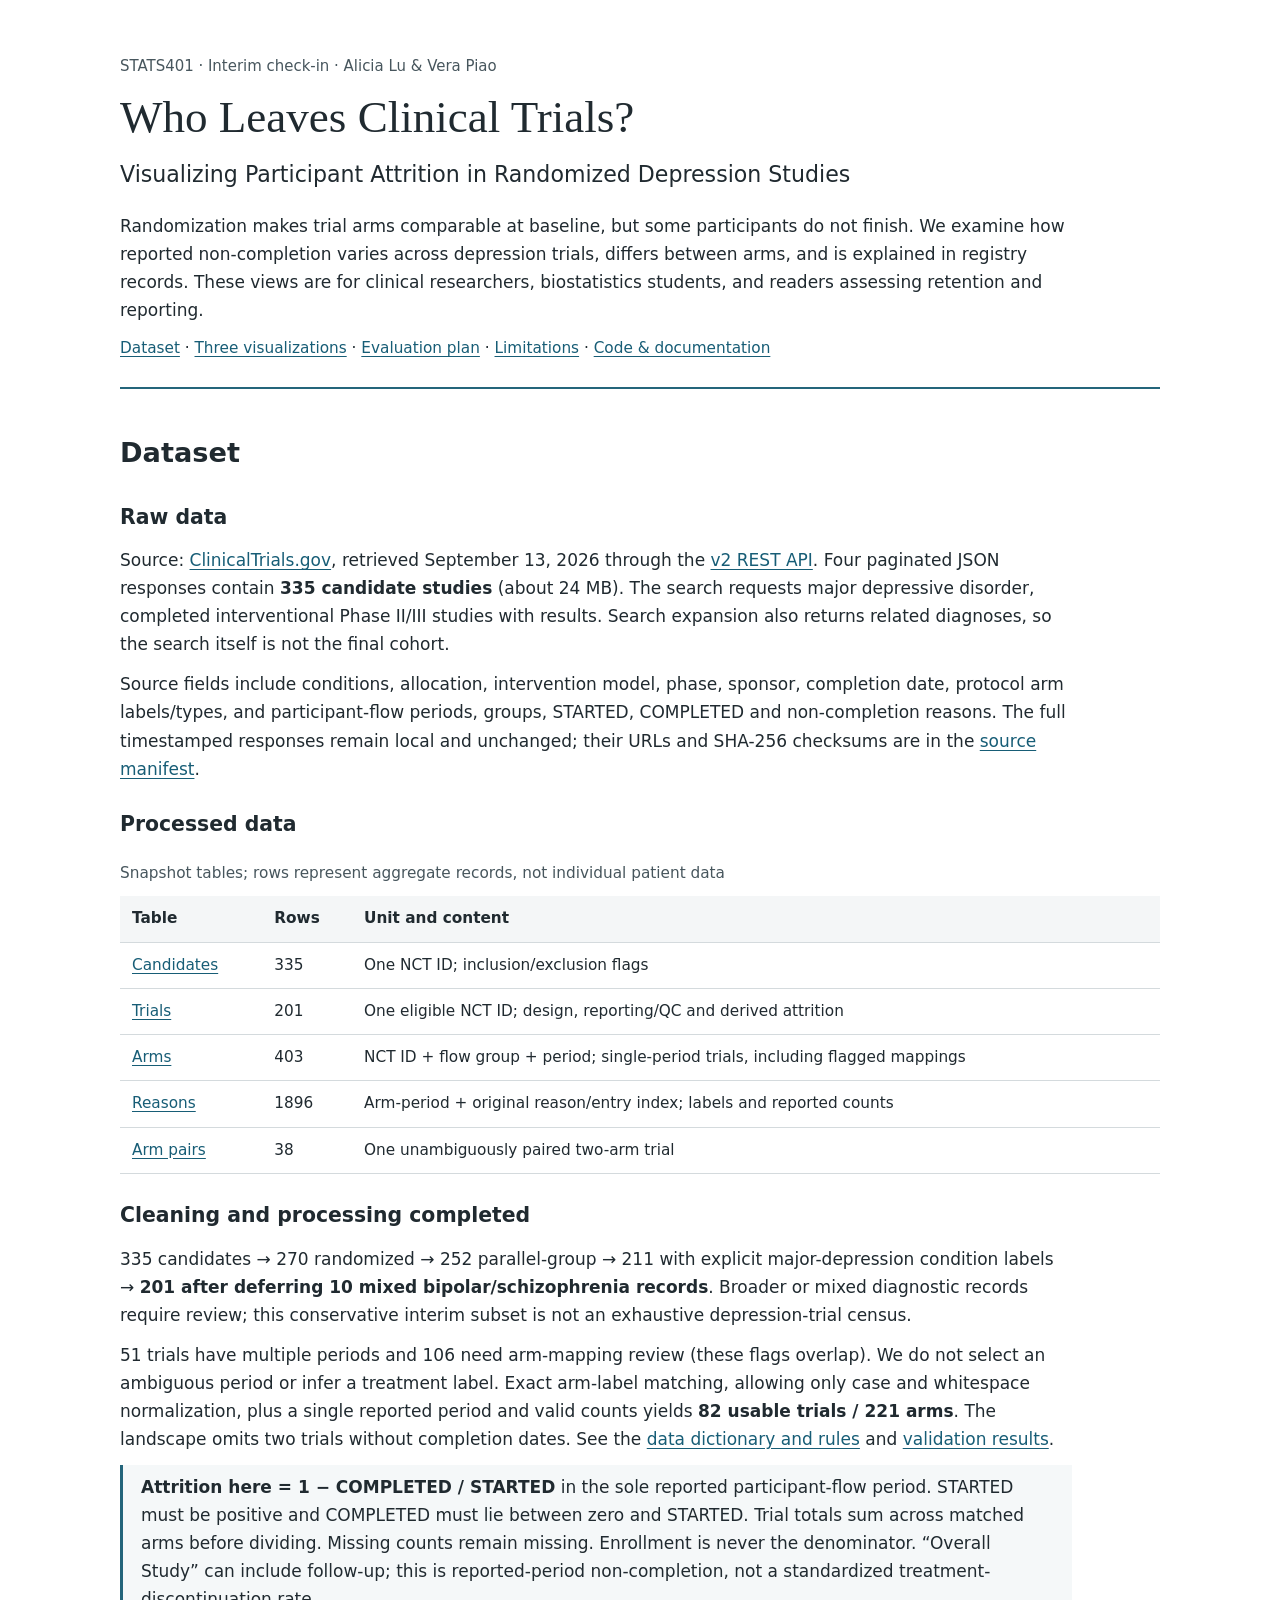
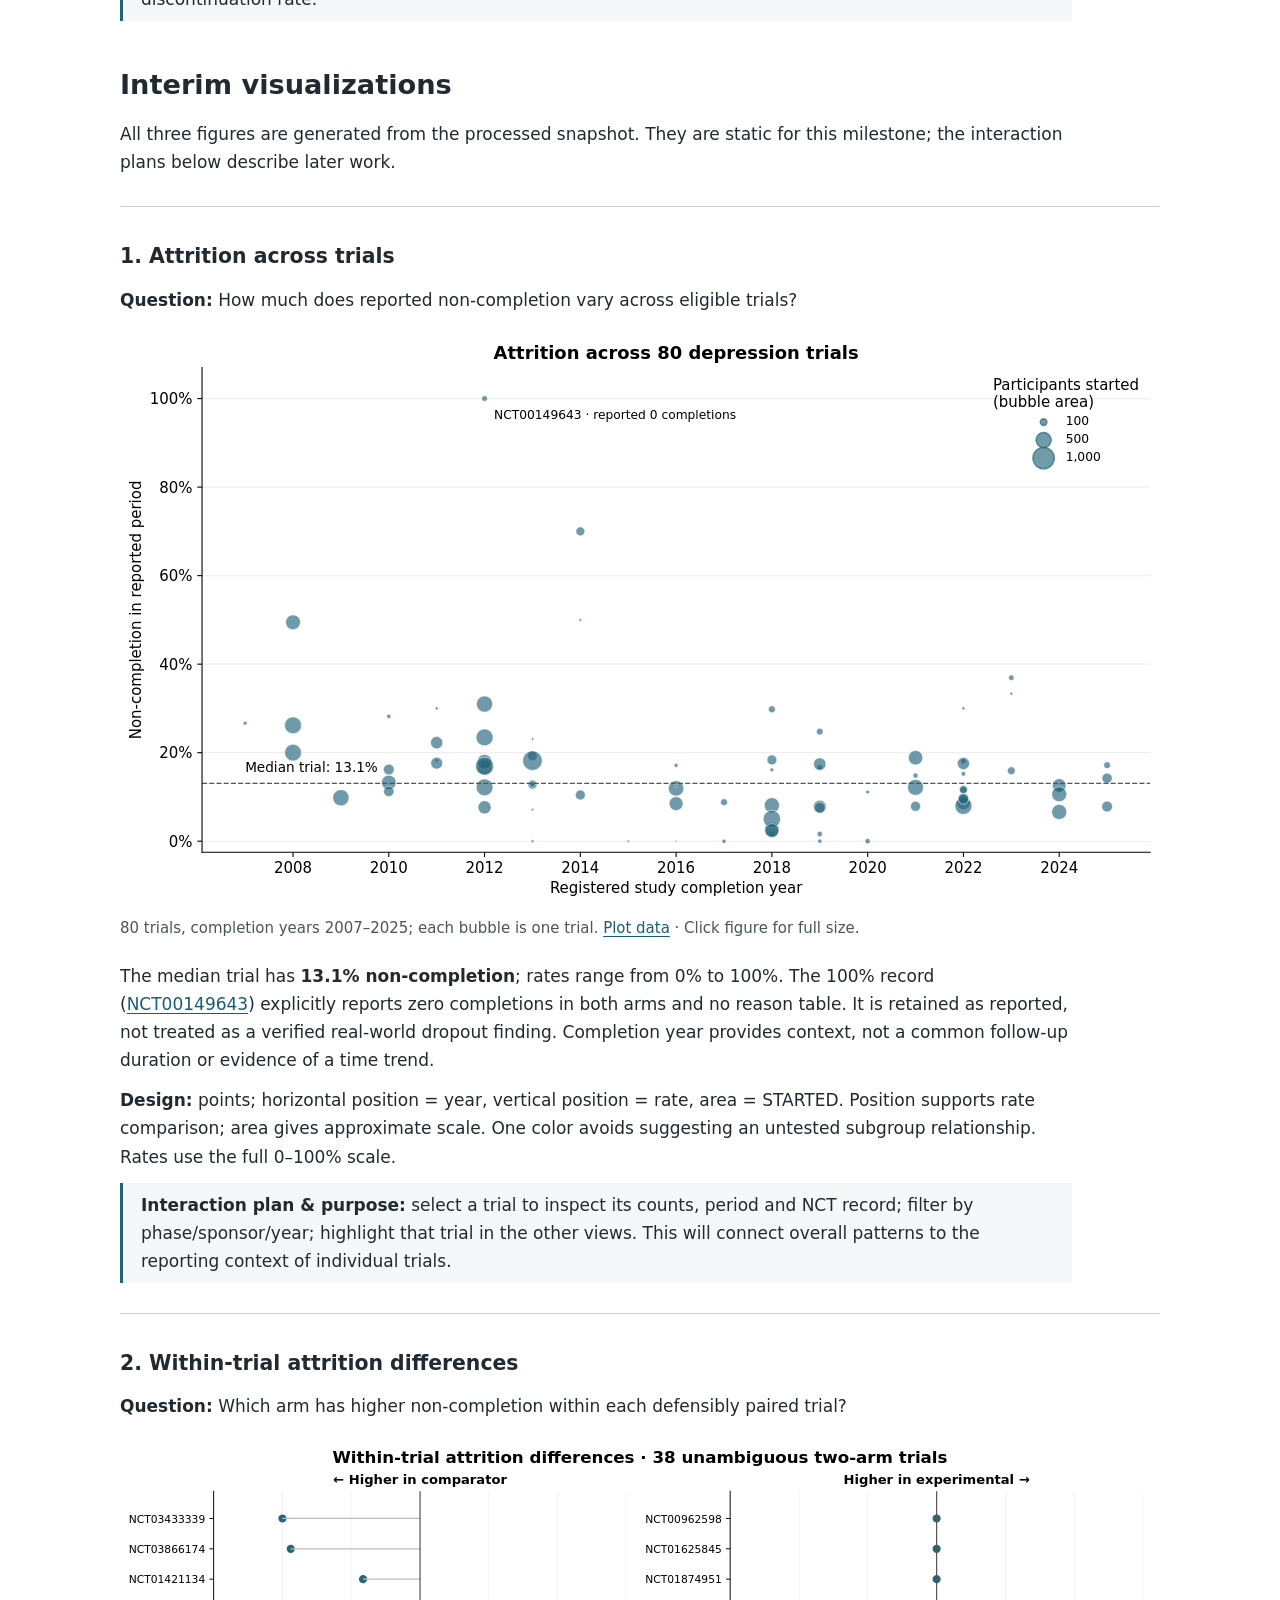
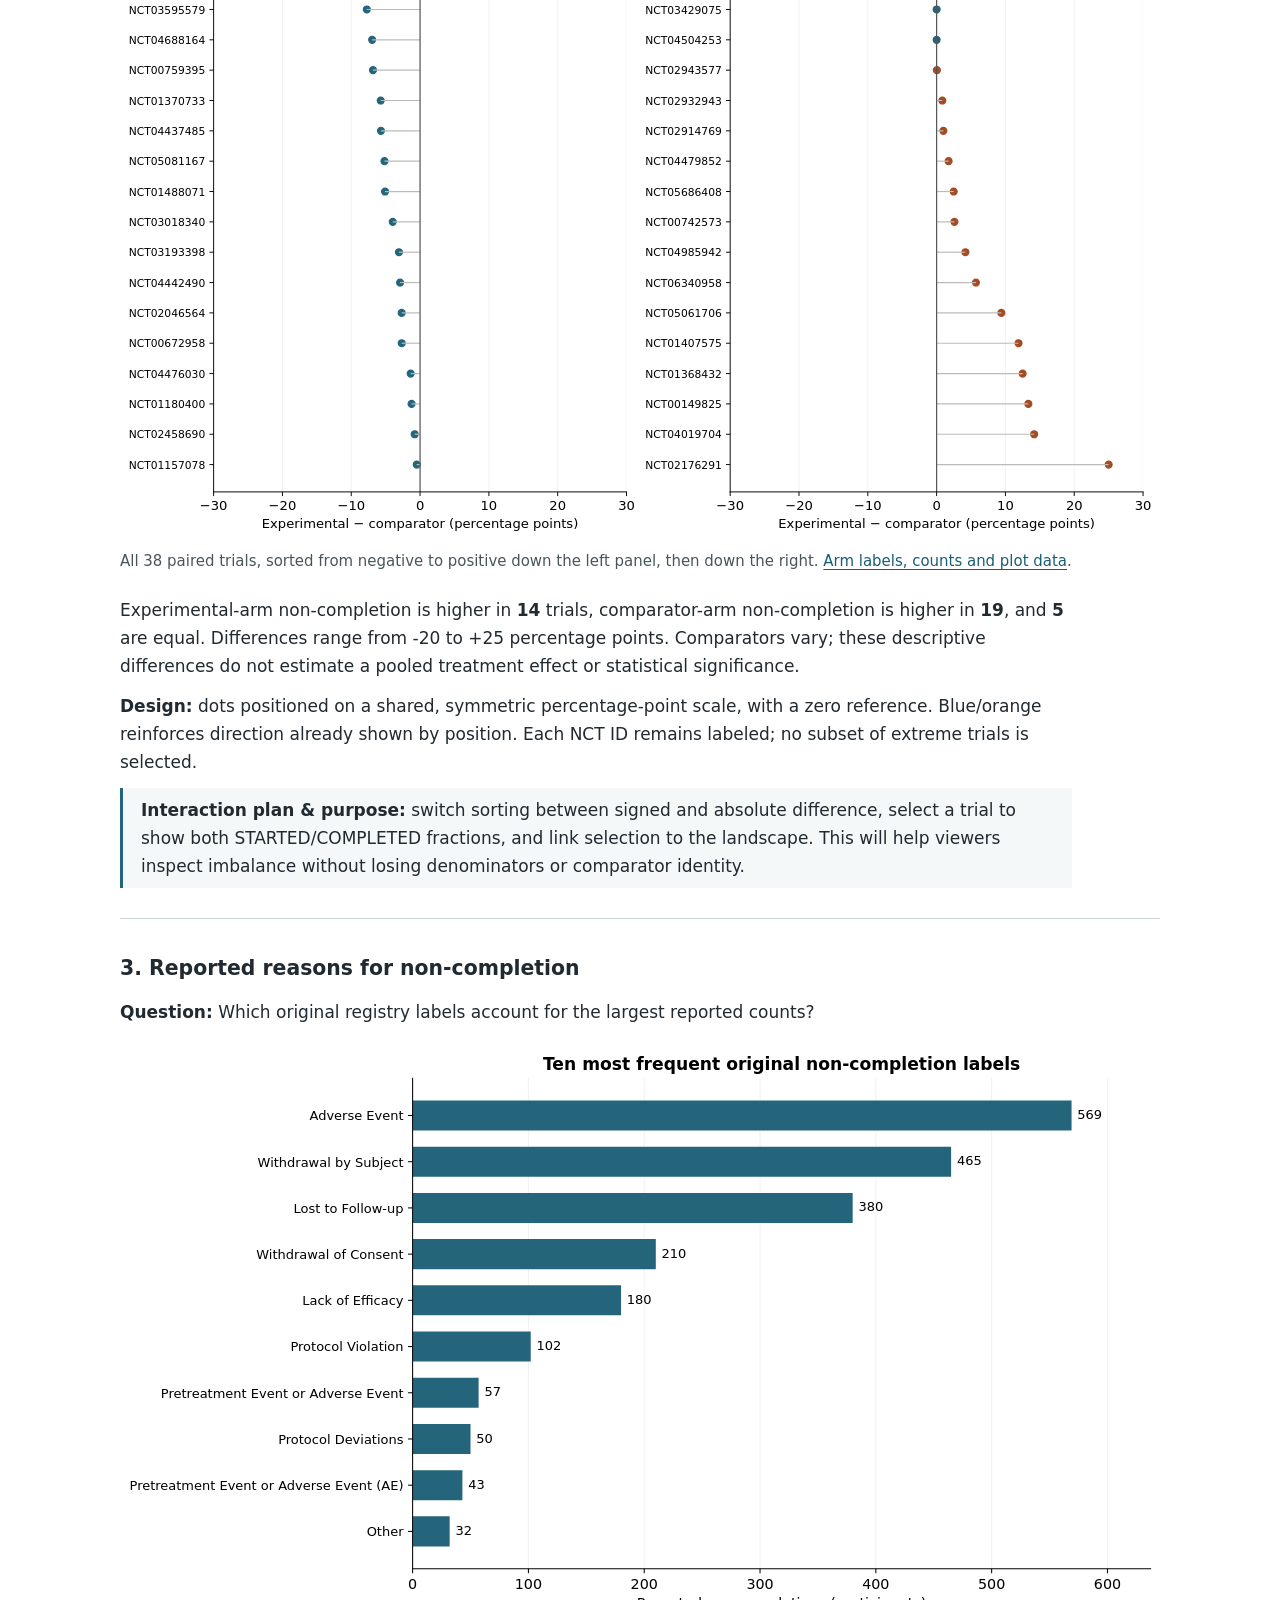
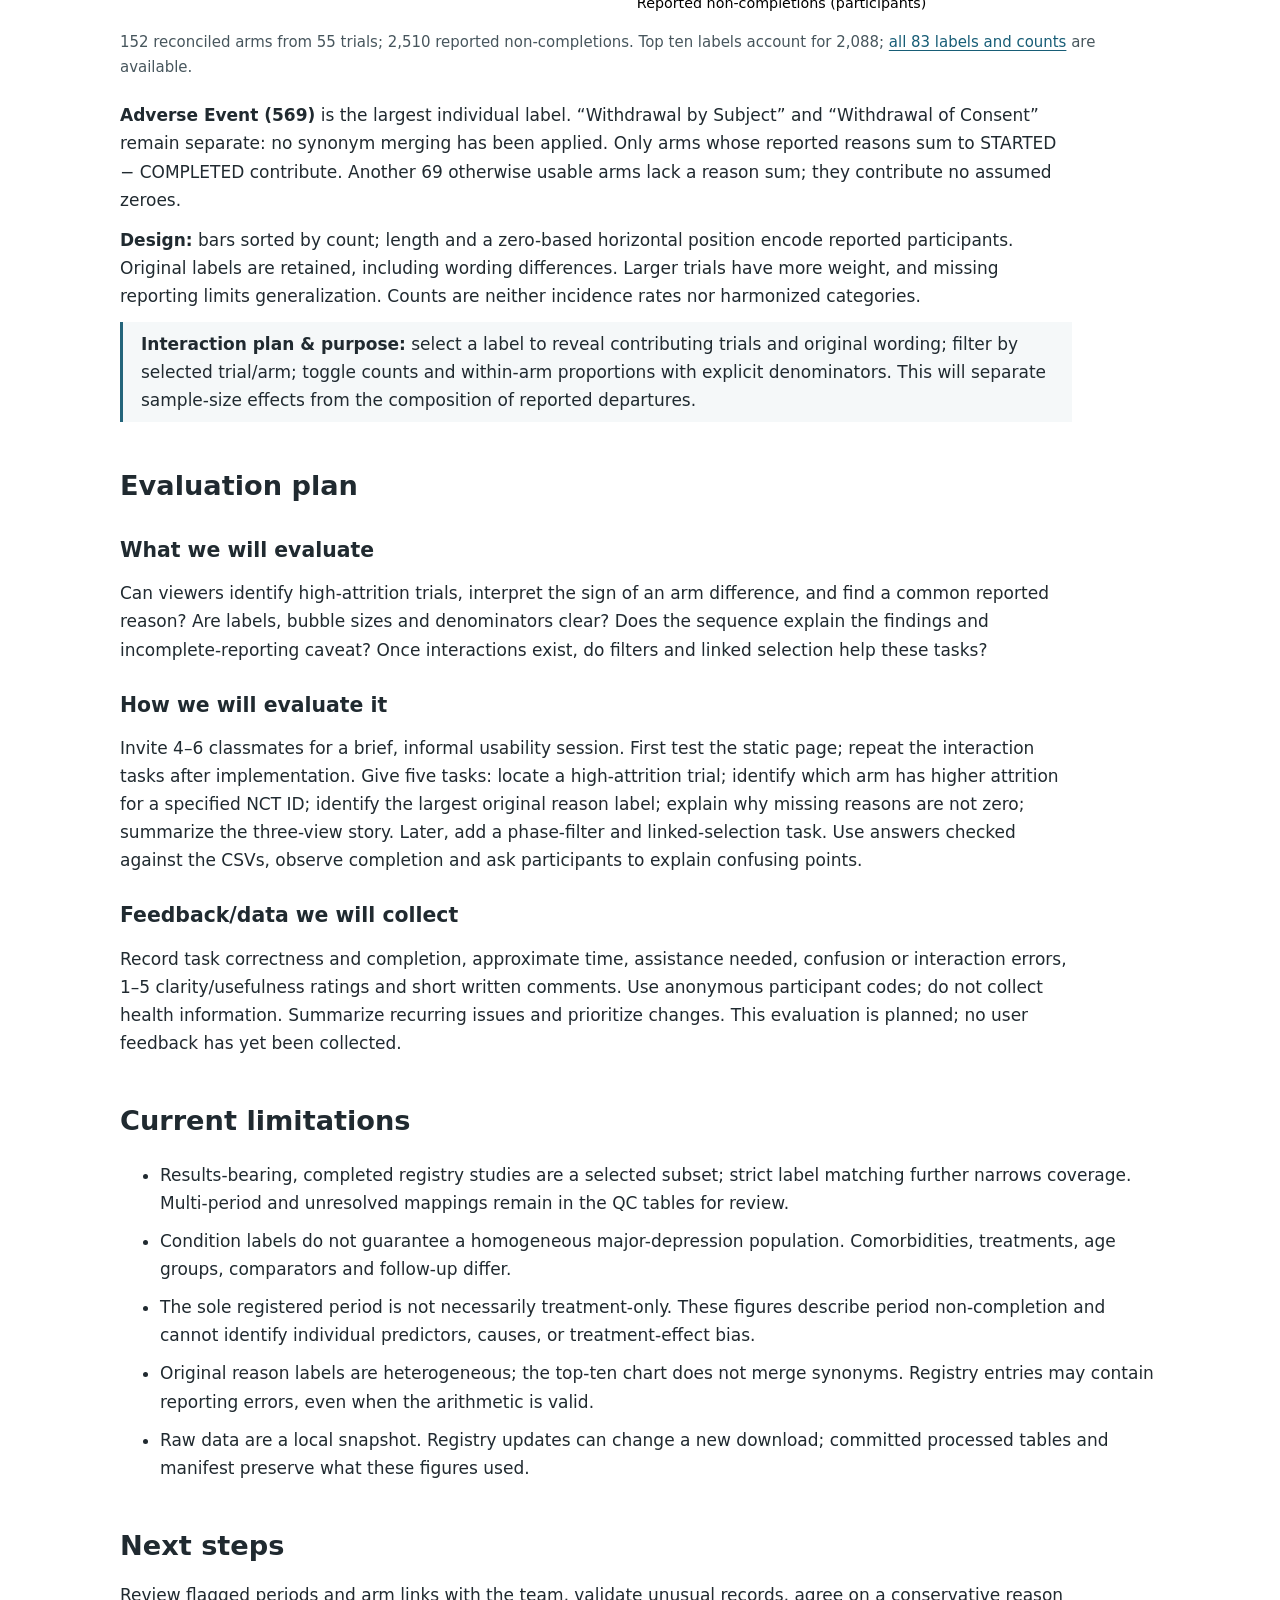
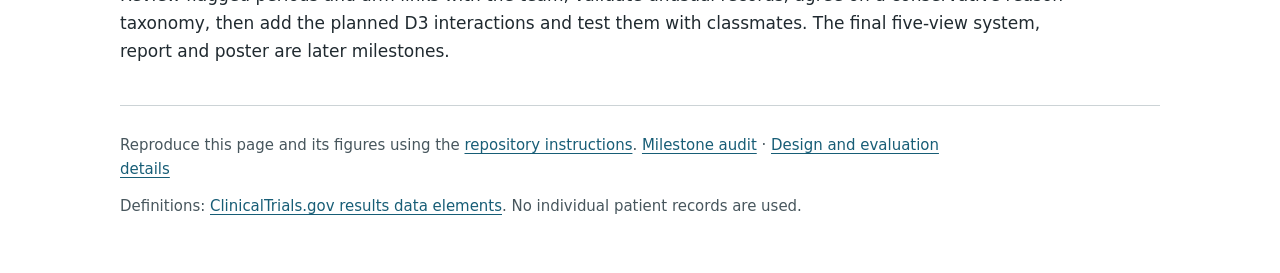
==== index.html @ b8a330b6 "Prepare STATS401 interim project check-in" ====
<!doctype html>
<html lang="en"><head><meta charset="utf-8"><meta name="viewport" content="width=device-width,initial-scale=1"><title>Who Leaves Clinical Trials? · STATS401 Interim Check-In</title><meta name="description" content="Three static views of participant attrition in randomized depression trials, with reproducible registry data and evaluation plans."><link rel="stylesheet" href="style.css"></head>
<body><main><header><p class="eyebrow">STATS401 · Interim check-in · Alicia Lu &amp; Vera Piao</p><h1>Who Leaves Clinical Trials?</h1><p class="subtitle">Visualizing Participant Attrition in Randomized Depression Studies</p><p>Randomization makes trial arms comparable at baseline, but some participants do not finish. We examine how reported non-completion varies across depression trials, differs between arms, and is explained in registry records. These views are for clinical researchers, biostatistics students, and readers assessing retention and reporting.</p><nav aria-label="Page sections"><a href="#dataset">Dataset</a> · <a href="#visualizations">Three visualizations</a> · <a href="#evaluation">Evaluation plan</a> · <a href="#limitations">Limitations</a> · <a href="https://github.com/AliciaLuGuyun/STATS401---Clinical-Trial-Attrition">Code &amp; documentation</a></nav></header>
<section id="dataset"><h2>Dataset</h2><h3>Raw data</h3><p>Source: <a href="https://clinicaltrials.gov/">ClinicalTrials.gov</a>, retrieved September 13, 2026 through the <a href="https://clinicaltrials.gov/data-api/api">v2 REST API</a>. Four paginated JSON responses contain <strong>335 candidate studies</strong> (about 24 MB). The search requests major depressive disorder, completed interventional Phase II/III studies with results. Search expansion also returns related diagnoses, so the search itself is not the final cohort.</p><p>Source fields include conditions, allocation, intervention model, phase, sponsor, completion date, protocol arm labels/types, and participant-flow periods, groups, STARTED, COMPLETED and non-completion reasons. The full timestamped responses remain local and unchanged; their URLs and SHA-256 checksums are in the <a href="data/processed/source_manifest.json">source manifest</a>.</p>
<h3>Processed data</h3><div class="table-wrap"><table><caption>Snapshot tables; rows represent aggregate records, not individual patient data</caption><thead><tr><th>Table</th><th>Rows</th><th>Unit and content</th></tr></thead><tbody><tr><td><a href="data/processed/candidates.csv">Candidates</a></td><td>335</td><td>One NCT ID; inclusion/exclusion flags</td></tr><tr><td><a href="data/processed/trials.csv">Trials</a></td><td>201</td><td>One eligible NCT ID; design, reporting/QC and derived attrition</td></tr><tr><td><a href="data/processed/arms.csv">Arms</a></td><td>403</td><td>NCT ID + flow group + period; single-period trials, including flagged mappings</td></tr><tr><td><a href="data/processed/reasons.csv">Reasons</a></td><td>1896</td><td>Arm-period + original reason/entry index; labels and reported counts</td></tr><tr><td><a href="data/processed/pairs.csv">Arm pairs</a></td><td>38</td><td>One unambiguously paired two-arm trial</td></tr></tbody></table></div>
<h3>Cleaning and processing completed</h3><p>335 candidates → 270 randomized → 252 parallel-group → 211 with explicit major-depression condition labels → <strong>201 after deferring 10 mixed bipolar/schizophrenia records</strong>. Broader or mixed diagnostic records require review; this conservative interim subset is not an exhaustive depression-trial census.</p><p>51 trials have multiple periods and 106 need arm-mapping review (these flags overlap). We do not select an ambiguous period or infer a treatment label. Exact arm-label matching, allowing only case and whitespace normalization, plus a single reported period and valid counts yields <strong>82 usable trials / 221 arms</strong>. The landscape omits two trials without completion dates. See the <a href="docs/DATA_DICTIONARY.md">data dictionary and rules</a> and <a href="data/processed/validation.json">validation results</a>.</p><p class="definition"><strong>Attrition here = 1 − COMPLETED / STARTED</strong> in the sole reported participant-flow period. STARTED must be positive and COMPLETED must lie between zero and STARTED. Trial totals sum across matched arms before dividing. Missing counts remain missing. Enrollment is never the denominator. “Overall Study” can include follow-up; this is reported-period non-completion, not a standardized treatment-discontinuation rate.</p></section>
<section id="visualizations"><h2>Interim visualizations</h2><p>All three figures are generated from the processed snapshot. They are static for this milestone; the interaction plans below describe later work.</p>
<article id="landscape"><h3>1. Attrition across trials</h3><p><strong>Question:</strong> How much does reported non-completion vary across eligible trials?</p><figure><a href="figures/01_attrition_landscape.svg" aria-label="Open attrition landscape at full size"><img src="figures/01_attrition_landscape.svg" alt="Scatterplot of 80 trials by completion year and non-completion percentage, with bubble area showing participants started. Median 13.1 percent; rates range from zero to 100 percent."></a><figcaption>80 trials, completion years 2007–2025; each bubble is one trial. <a href="data/processed/plot_landscape.csv">Plot data</a> · Click figure for full size.</figcaption></figure><p>The median trial has <strong>13.1% non-completion</strong>; rates range from 0% to 100%. The 100% record (<a href="https://clinicaltrials.gov/study/NCT00149643?tab=results">NCT00149643</a>) explicitly reports zero completions in both arms and no reason table. It is retained as reported, not treated as a verified real-world dropout finding. Completion year provides context, not a common follow-up duration or evidence of a time trend.</p><p><strong>Design:</strong> points; horizontal position = year, vertical position = rate, area = STARTED. Position supports rate comparison; area gives approximate scale. One color avoids suggesting an untested subgroup relationship. Rates use the full 0–100% scale.</p><p class="plan"><strong>Interaction plan &amp; purpose:</strong> select a trial to inspect its counts, period and NCT record; filter by phase/sponsor/year; highlight that trial in the other views. This will connect overall patterns to the reporting context of individual trials.</p></article>
<article id="differences"><h3>2. Within-trial attrition differences</h3><p><strong>Question:</strong> Which arm has higher non-completion within each defensibly paired trial?</p><figure><a href="figures/02_arm_differences.svg" aria-label="Open arm differences at full size"><img src="figures/02_arm_differences.svg" alt="Diverging dot plot of all 38 paired trials, sorted by experimental minus comparator attrition. Differences range from minus 20 to plus 25 percentage points."></a><figcaption>All 38 paired trials, sorted from negative to positive down the left panel, then down the right. <a href="data/processed/plot_pairs.csv">Arm labels, counts and plot data</a>.</figcaption></figure><p>Experimental-arm non-completion is higher in <strong>14</strong> trials, comparator-arm non-completion is higher in <strong>19</strong>, and <strong>5</strong> are equal. Differences range from -20 to +25 percentage points. Comparators vary; these descriptive differences do not estimate a pooled treatment effect or statistical significance.</p><p><strong>Design:</strong> dots positioned on a shared, symmetric percentage-point scale, with a zero reference. Blue/orange reinforces direction already shown by position. Each NCT ID remains labeled; no subset of extreme trials is selected.</p><p class="plan"><strong>Interaction plan &amp; purpose:</strong> switch sorting between signed and absolute difference, select a trial to show both STARTED/COMPLETED fractions, and link selection to the landscape. This will help viewers inspect imbalance without losing denominators or comparator identity.</p></article>
<article id="reasons"><h3>3. Reported reasons for non-completion</h3><p><strong>Question:</strong> Which original registry labels account for the largest reported counts?</p><figure><a href="figures/03_reported_reasons.svg" aria-label="Open reason chart at full size"><img src="figures/03_reported_reasons.svg" alt="Ranked horizontal bars showing the ten most frequent original reason labels. Adverse Event leads with 569, followed by Withdrawal by Subject with 465 and Lost to Follow-up with 380."></a><figcaption>152 reconciled arms from 55 trials; 2,510 reported non-completions. Top ten labels account for 2,088; <a href="data/processed/plot_reasons_all.csv">all 83 labels and counts</a> are available.</figcaption></figure><p><strong>Adverse Event (569)</strong> is the largest individual label. “Withdrawal by Subject” and “Withdrawal of Consent” remain separate: no synonym merging has been applied. Only arms whose reported reasons sum to STARTED − COMPLETED contribute. Another 69 otherwise usable arms lack a reason sum; they contribute no assumed zeroes.</p><p><strong>Design:</strong> bars sorted by count; length and a zero-based horizontal position encode reported participants. Original labels are retained, including wording differences. Larger trials have more weight, and missing reporting limits generalization. Counts are neither incidence rates nor harmonized categories.</p><p class="plan"><strong>Interaction plan &amp; purpose:</strong> select a label to reveal contributing trials and original wording; filter by selected trial/arm; toggle counts and within-arm proportions with explicit denominators. This will separate sample-size effects from the composition of reported departures.</p></article></section>
<section id="evaluation"><h2>Evaluation plan</h2><h3>What we will evaluate</h3><p>Can viewers identify high-attrition trials, interpret the sign of an arm difference, and find a common reported reason? Are labels, bubble sizes and denominators clear? Does the sequence explain the findings and incomplete-reporting caveat? Once interactions exist, do filters and linked selection help these tasks?</p><h3>How we will evaluate it</h3><p>Invite 4–6 classmates for a brief, informal usability session. First test the static page; repeat the interaction tasks after implementation. Give five tasks: locate a high-attrition trial; identify which arm has higher attrition for a specified NCT ID; identify the largest original reason label; explain why missing reasons are not zero; summarize the three-view story. Later, add a phase-filter and linked-selection task. Use answers checked against the CSVs, observe completion and ask participants to explain confusing points.</p><h3>Feedback/data we will collect</h3><p>Record task correctness and completion, approximate time, assistance needed, confusion or interaction errors, 1–5 clarity/usefulness ratings and short written comments. Use anonymous participant codes; do not collect health information. Summarize recurring issues and prioritize changes. This evaluation is planned; no user feedback has yet been collected.</p></section>
<section id="limitations"><h2>Current limitations</h2><ul><li>Results-bearing, completed registry studies are a selected subset; strict label matching further narrows coverage. Multi-period and unresolved mappings remain in the QC tables for review.</li><li>Condition labels do not guarantee a homogeneous major-depression population. Comorbidities, treatments, age groups, comparators and follow-up differ.</li><li>The sole registered period is not necessarily treatment-only. These figures describe period non-completion and cannot identify individual predictors, causes, or treatment-effect bias.</li><li>Original reason labels are heterogeneous; the top-ten chart does not merge synonyms. Registry entries may contain reporting errors, even when the arithmetic is valid.</li><li>Raw data are a local snapshot. Registry updates can change a new download; committed processed tables and manifest preserve what these figures used.</li></ul><h2>Next steps</h2><p>Review flagged periods and arm links with the team, validate unusual records, agree on a conservative reason taxonomy, then add the planned D3 interactions and test them with classmates. The final five-view system, report and poster are later milestones.</p></section>
<footer><p>Reproduce this page and its figures using the <a href="https://github.com/AliciaLuGuyun/STATS401---Clinical-Trial-Attrition#readme">repository instructions</a>. <a href="docs/INTERIM_AUDIT.md">Milestone audit</a> · <a href="docs/VISUALIZATION_DESIGN.md">Design and evaluation details</a></p><p>Definitions: <a href="https://clinicaltrials.gov/policy/results-definitions">ClinicalTrials.gov results data elements</a>. No individual patient records are used.</p></footer></main></body></html>
---- style.css ----
:root{color-scheme:light;font-family:system-ui,-apple-system,BlinkMacSystemFont,"Segoe UI",sans-serif;color:#202a30;background:#fff;font-size:17px;line-height:1.65}*{box-sizing:border-box}body{margin:0}main{max-width:1100px;margin:auto;padding:42px 30px}header{border-bottom:2px solid #24657b;padding-bottom:25px}h1{font-family:Georgia,serif;font-weight:normal;font-size:2.65rem;line-height:1.18;margin:10px 0}h2{font-size:1.6rem;margin:42px 0 12px}h3{font-size:1.2rem;margin:25px 0 10px}p{margin:12px 0;max-width:88ch}.eyebrow,figcaption,footer{font-size:.88rem;color:#47565d}.subtitle{font-size:1.3rem;margin:12px 0 20px}a{color:#175d76;text-underline-offset:3px}a:focus-visible{outline:3px solid #a54b22;outline-offset:3px}nav{font-size:.9rem}.definition,.plan{border-left:3px solid #24657b;padding:8px 18px;background:#f5f8f9}article{border-top:1px solid #ccd3d6;margin-top:30px;padding-top:8px}figure{margin:22px 0}img{display:block;width:100%;height:auto}figcaption{margin-top:10px}table{width:100%;border-collapse:collapse;text-align:left;font-size:.9rem}th,td{padding:10px 12px;border-bottom:1px solid #d4dadd;vertical-align:top}th{background:#f4f6f7}caption{text-align:left;padding:10px 0;color:#47565d}.table-wrap{overflow-x:auto}li{margin:10px 0}footer{border-top:1px solid #ccd3d6;margin-top:40px;padding-top:15px}@media(max-width:600px){main{padding:24px 16px}h1{font-size:2rem}:root{font-size:16px}figure{overflow-x:auto}figure img{min-width:720px}figcaption{min-width:0}}@media print{main{max-width:none;padding:0}article{break-inside:avoid}nav{display:none}}
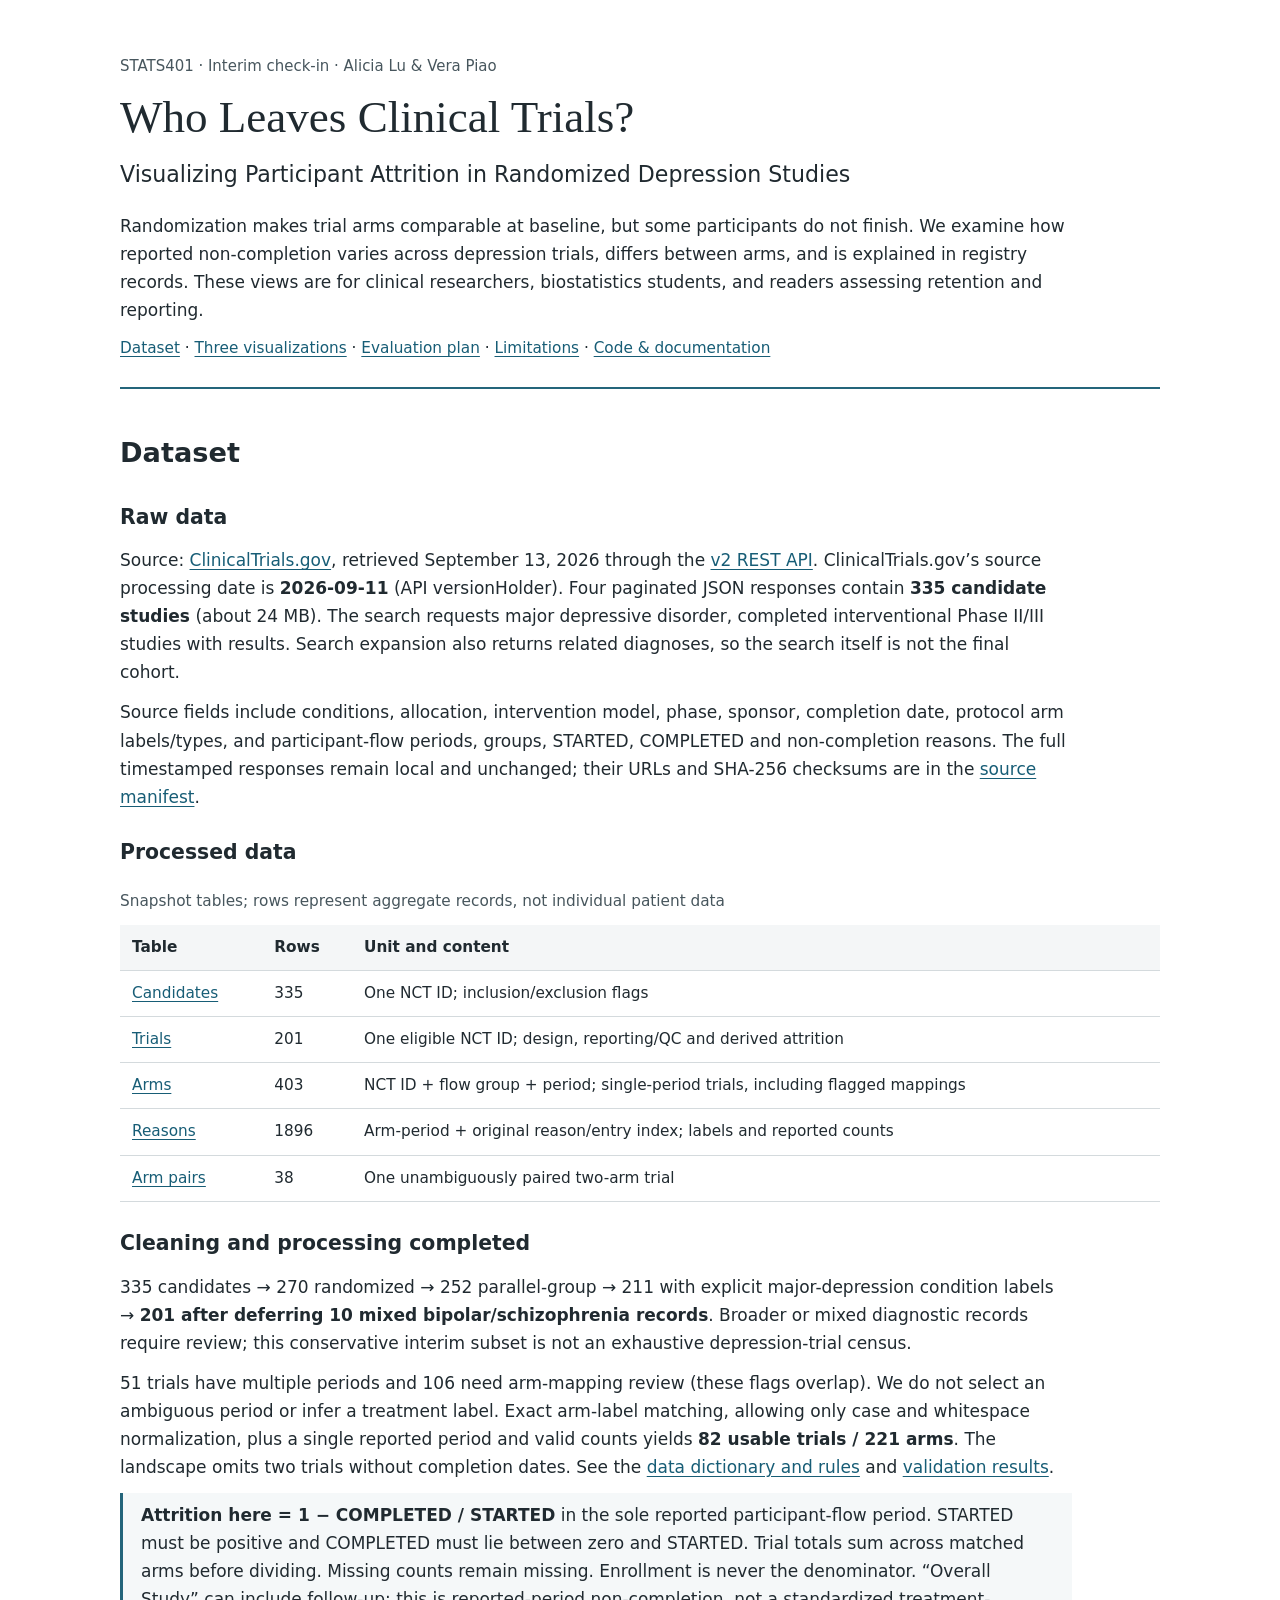
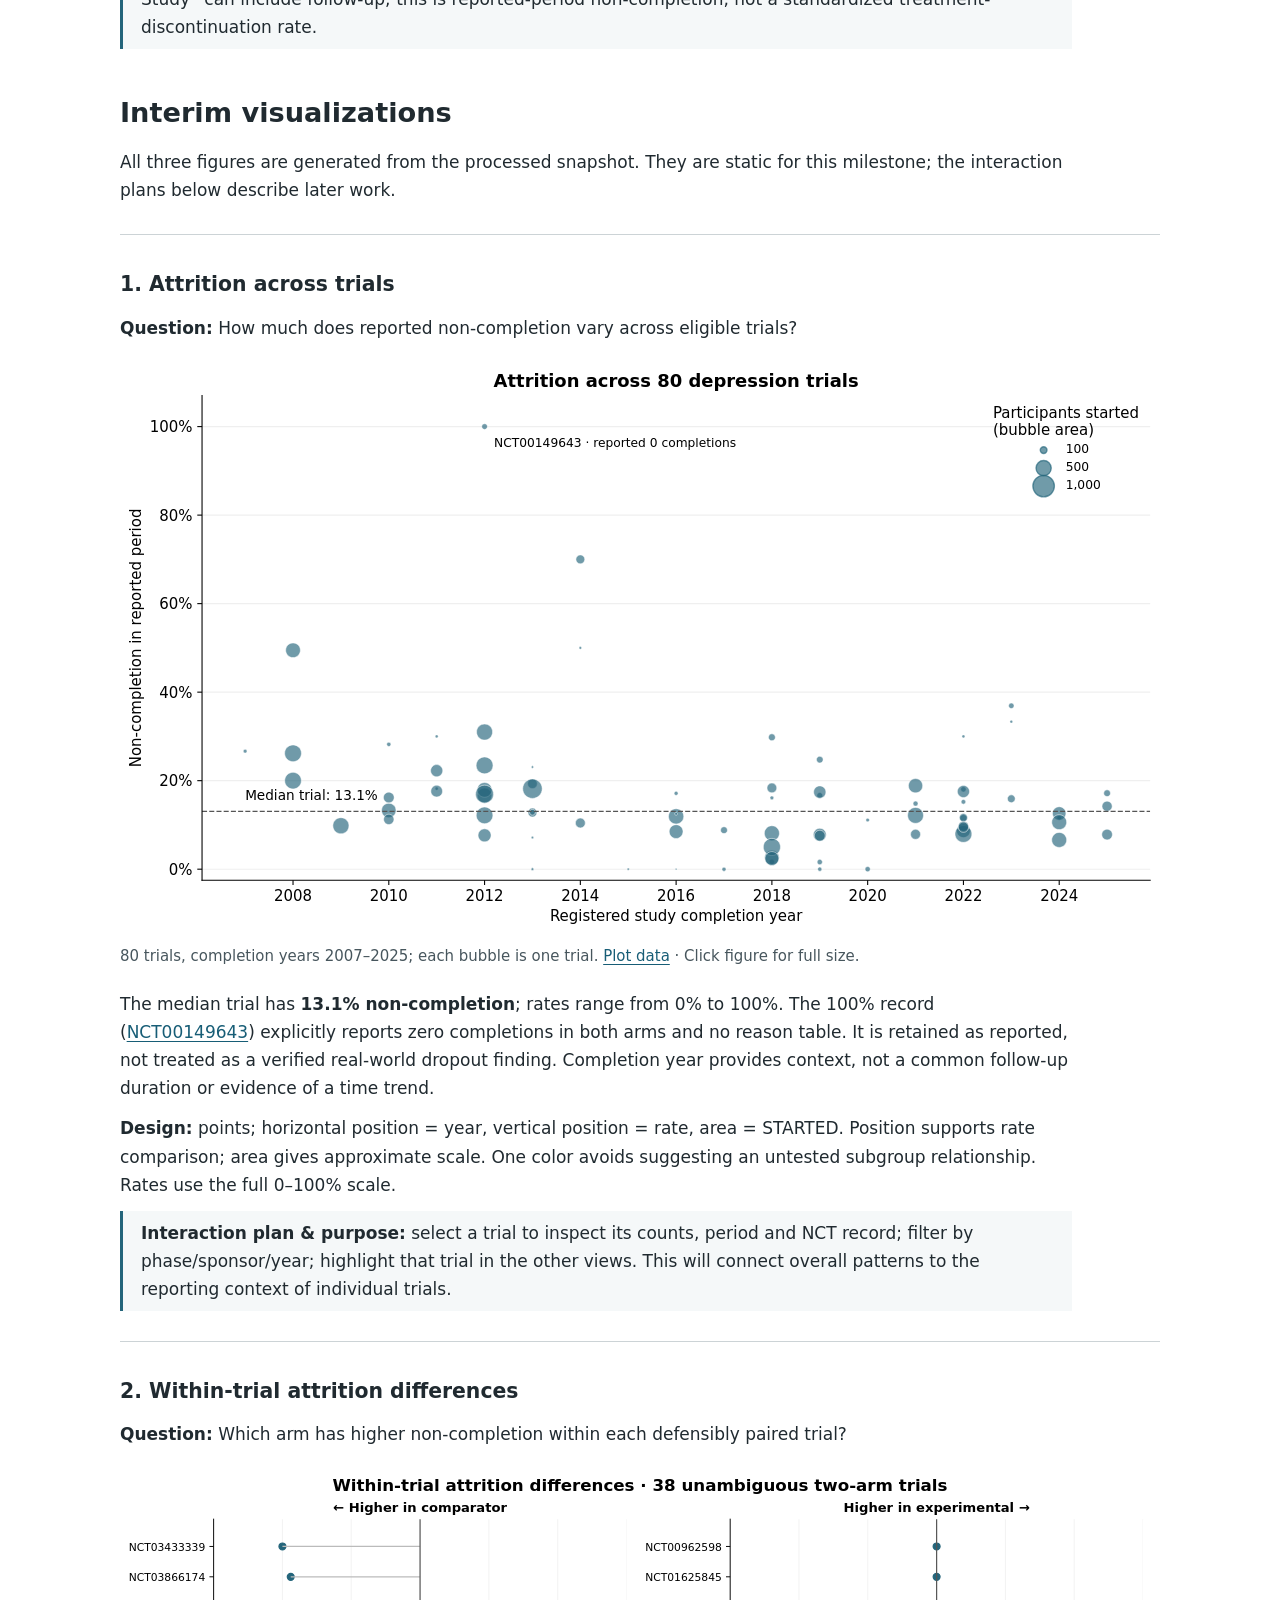
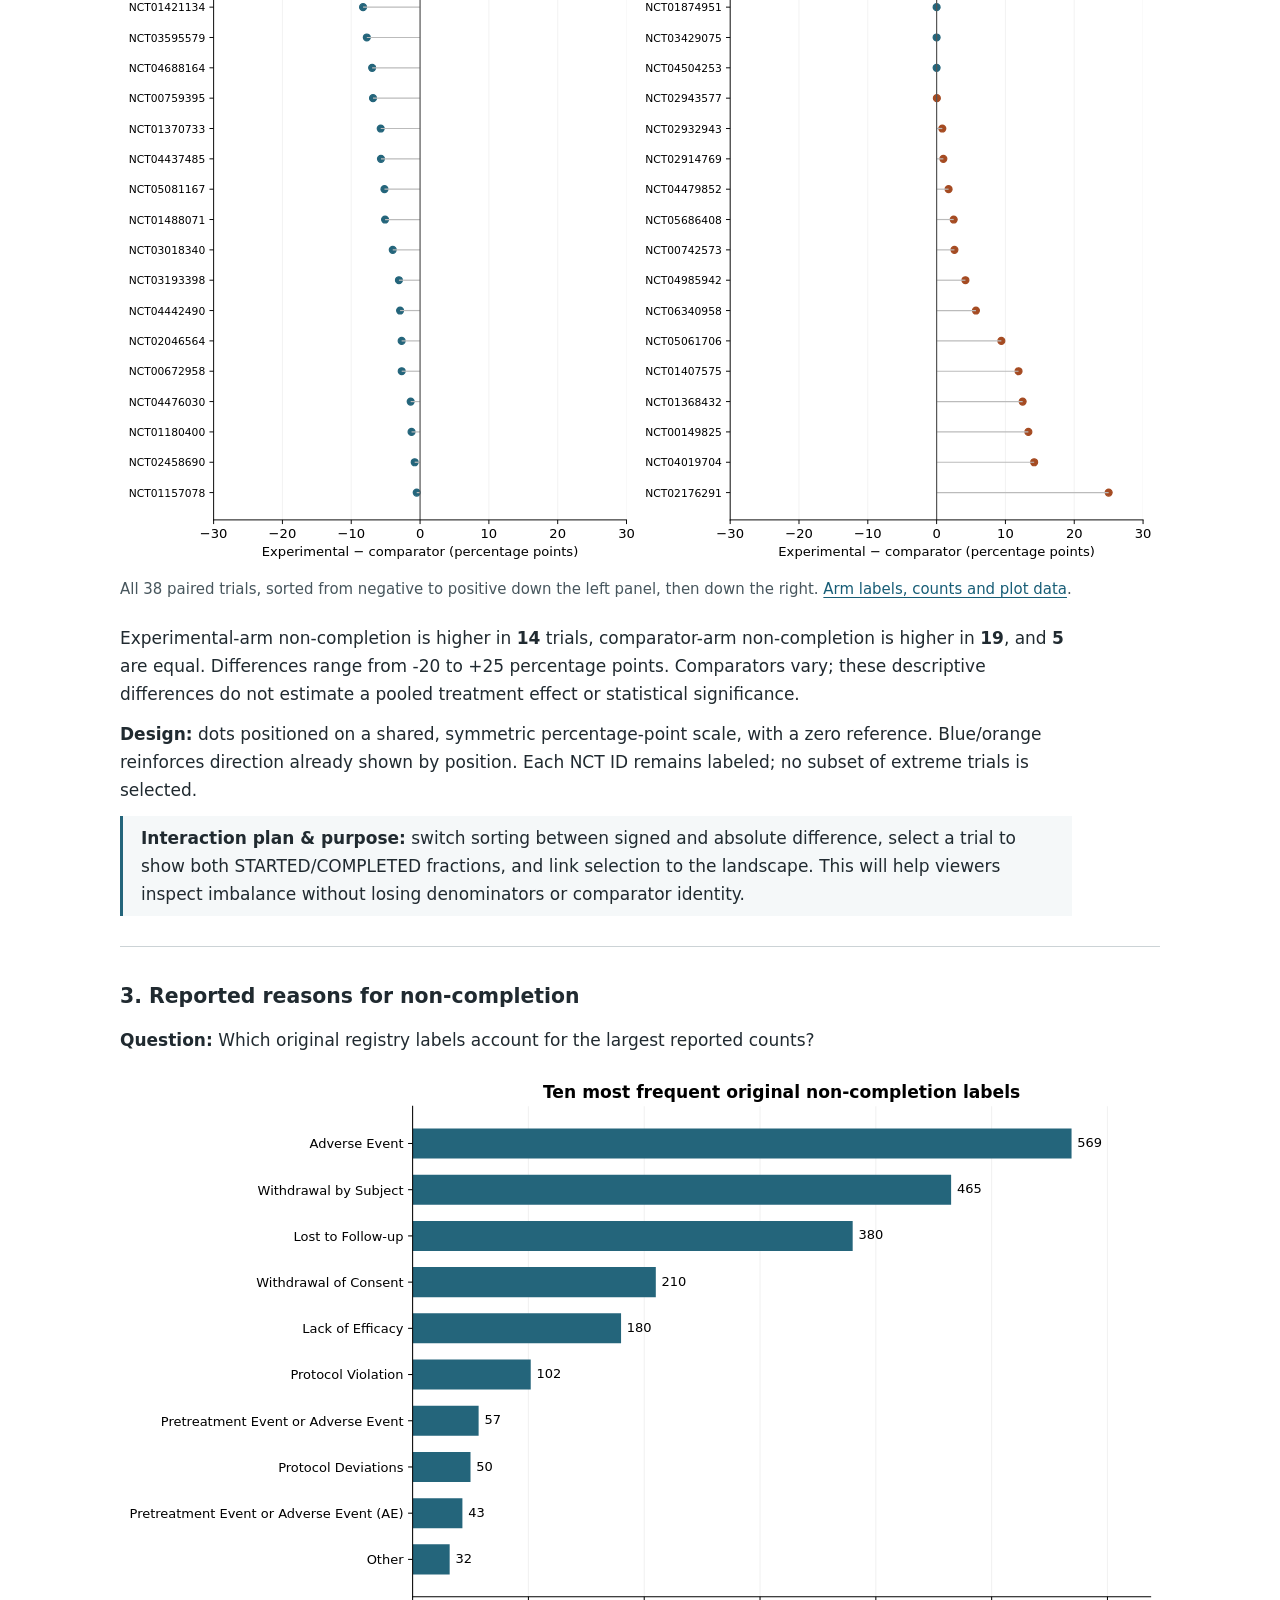
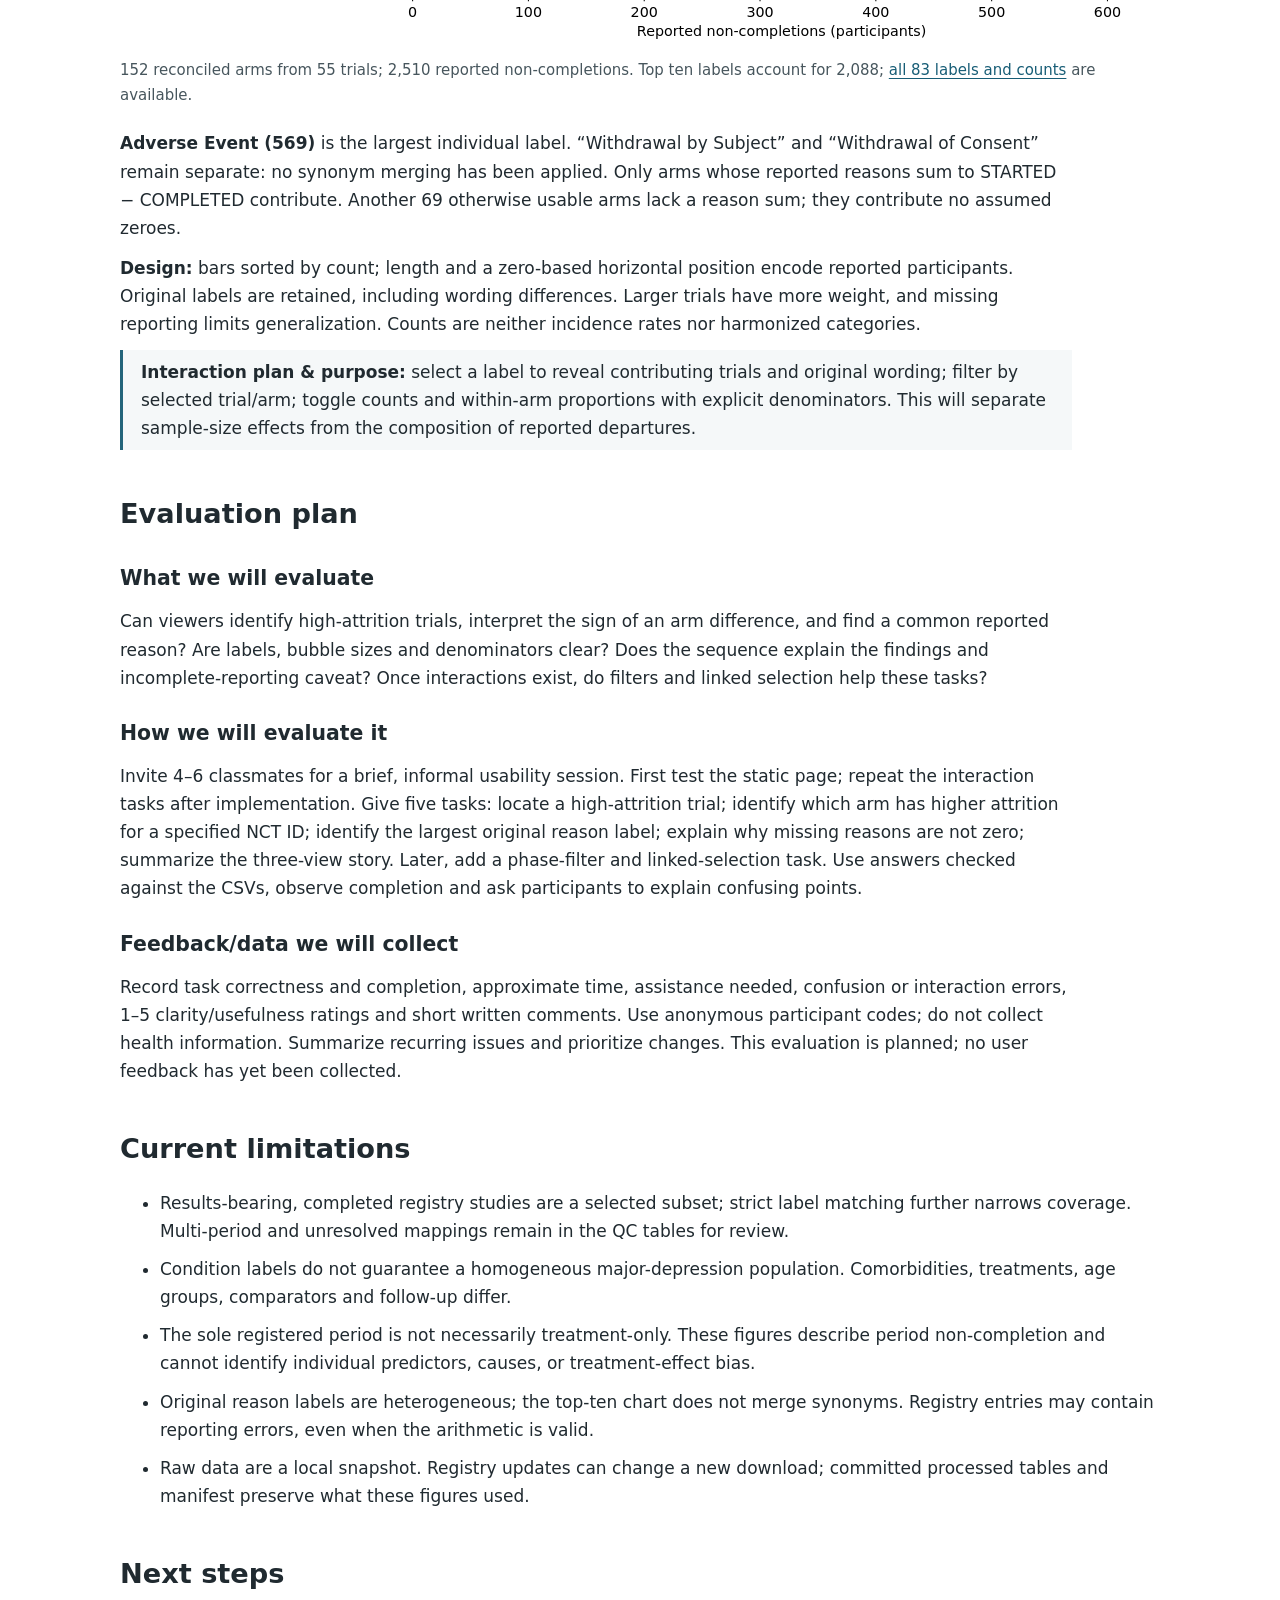
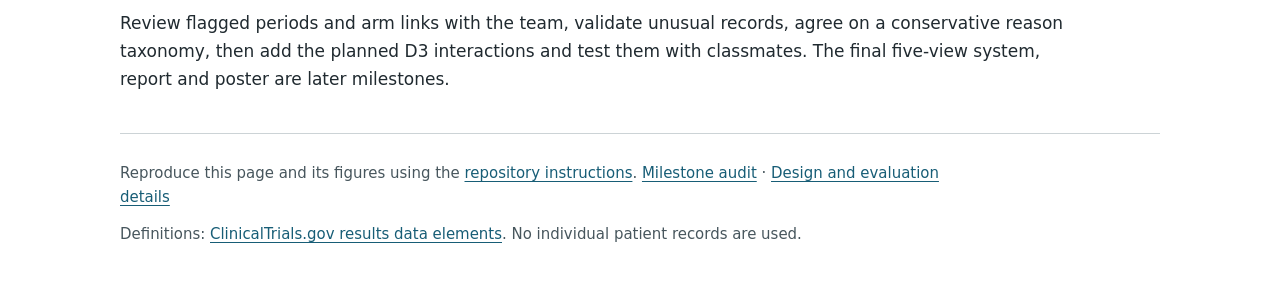
==== commit 45a8854e: "Record interim publication checks and source processing date" ====
--- a/index.html
+++ b/index.html
@@ -1,7 +1,7 @@
 <!doctype html>
 <html lang="en"><head><meta charset="utf-8"><meta name="viewport" content="width=device-width,initial-scale=1"><title>Who Leaves Clinical Trials? · STATS401 Interim Check-In</title><meta name="description" content="Three static views of participant attrition in randomized depression trials, with reproducible registry data and evaluation plans."><link rel="stylesheet" href="style.css"></head>
 <body><main><header><p class="eyebrow">STATS401 · Interim check-in · Alicia Lu &amp; Vera Piao</p><h1>Who Leaves Clinical Trials?</h1><p class="subtitle">Visualizing Participant Attrition in Randomized Depression Studies</p><p>Randomization makes trial arms comparable at baseline, but some participants do not finish. We examine how reported non-completion varies across depression trials, differs between arms, and is explained in registry records. These views are for clinical researchers, biostatistics students, and readers assessing retention and reporting.</p><nav aria-label="Page sections"><a href="#dataset">Dataset</a> · <a href="#visualizations">Three visualizations</a> · <a href="#evaluation">Evaluation plan</a> · <a href="#limitations">Limitations</a> · <a href="https://github.com/AliciaLuGuyun/STATS401---Clinical-Trial-Attrition">Code &amp; documentation</a></nav></header>
-<section id="dataset"><h2>Dataset</h2><h3>Raw data</h3><p>Source: <a href="https://clinicaltrials.gov/">ClinicalTrials.gov</a>, retrieved September 13, 2026 through the <a href="https://clinicaltrials.gov/data-api/api">v2 REST API</a>. Four paginated JSON responses contain <strong>335 candidate studies</strong> (about 24 MB). The search requests major depressive disorder, completed interventional Phase II/III studies with results. Search expansion also returns related diagnoses, so the search itself is not the final cohort.</p><p>Source fields include conditions, allocation, intervention model, phase, sponsor, completion date, protocol arm labels/types, and participant-flow periods, groups, STARTED, COMPLETED and non-completion reasons. The full timestamped responses remain local and unchanged; their URLs and SHA-256 checksums are in the <a href="data/processed/source_manifest.json">source manifest</a>.</p>
+<section id="dataset"><h2>Dataset</h2><h3>Raw data</h3><p>Source: <a href="https://clinicaltrials.gov/">ClinicalTrials.gov</a>, retrieved September 13, 2026 through the <a href="https://clinicaltrials.gov/data-api/api">v2 REST API</a>. ClinicalTrials.gov’s source processing date is <strong>2026-09-11</strong> (API versionHolder). Four paginated JSON responses contain <strong>335 candidate studies</strong> (about 24 MB). The search requests major depressive disorder, completed interventional Phase II/III studies with results. Search expansion also returns related diagnoses, so the search itself is not the final cohort.</p><p>Source fields include conditions, allocation, intervention model, phase, sponsor, completion date, protocol arm labels/types, and participant-flow periods, groups, STARTED, COMPLETED and non-completion reasons. The full timestamped responses remain local and unchanged; their URLs and SHA-256 checksums are in the <a href="data/processed/source_manifest.json">source manifest</a>.</p>
 <h3>Processed data</h3><div class="table-wrap"><table><caption>Snapshot tables; rows represent aggregate records, not individual patient data</caption><thead><tr><th>Table</th><th>Rows</th><th>Unit and content</th></tr></thead><tbody><tr><td><a href="data/processed/candidates.csv">Candidates</a></td><td>335</td><td>One NCT ID; inclusion/exclusion flags</td></tr><tr><td><a href="data/processed/trials.csv">Trials</a></td><td>201</td><td>One eligible NCT ID; design, reporting/QC and derived attrition</td></tr><tr><td><a href="data/processed/arms.csv">Arms</a></td><td>403</td><td>NCT ID + flow group + period; single-period trials, including flagged mappings</td></tr><tr><td><a href="data/processed/reasons.csv">Reasons</a></td><td>1896</td><td>Arm-period + original reason/entry index; labels and reported counts</td></tr><tr><td><a href="data/processed/pairs.csv">Arm pairs</a></td><td>38</td><td>One unambiguously paired two-arm trial</td></tr></tbody></table></div>
 <h3>Cleaning and processing completed</h3><p>335 candidates → 270 randomized → 252 parallel-group → 211 with explicit major-depression condition labels → <strong>201 after deferring 10 mixed bipolar/schizophrenia records</strong>. Broader or mixed diagnostic records require review; this conservative interim subset is not an exhaustive depression-trial census.</p><p>51 trials have multiple periods and 106 need arm-mapping review (these flags overlap). We do not select an ambiguous period or infer a treatment label. Exact arm-label matching, allowing only case and whitespace normalization, plus a single reported period and valid counts yields <strong>82 usable trials / 221 arms</strong>. The landscape omits two trials without completion dates. See the <a href="docs/DATA_DICTIONARY.md">data dictionary and rules</a> and <a href="data/processed/validation.json">validation results</a>.</p><p class="definition"><strong>Attrition here = 1 − COMPLETED / STARTED</strong> in the sole reported participant-flow period. STARTED must be positive and COMPLETED must lie between zero and STARTED. Trial totals sum across matched arms before dividing. Missing counts remain missing. Enrollment is never the denominator. “Overall Study” can include follow-up; this is reported-period non-completion, not a standardized treatment-discontinuation rate.</p></section>
 <section id="visualizations"><h2>Interim visualizations</h2><p>All three figures are generated from the processed snapshot. They are static for this milestone; the interaction plans below describe later work.</p>
